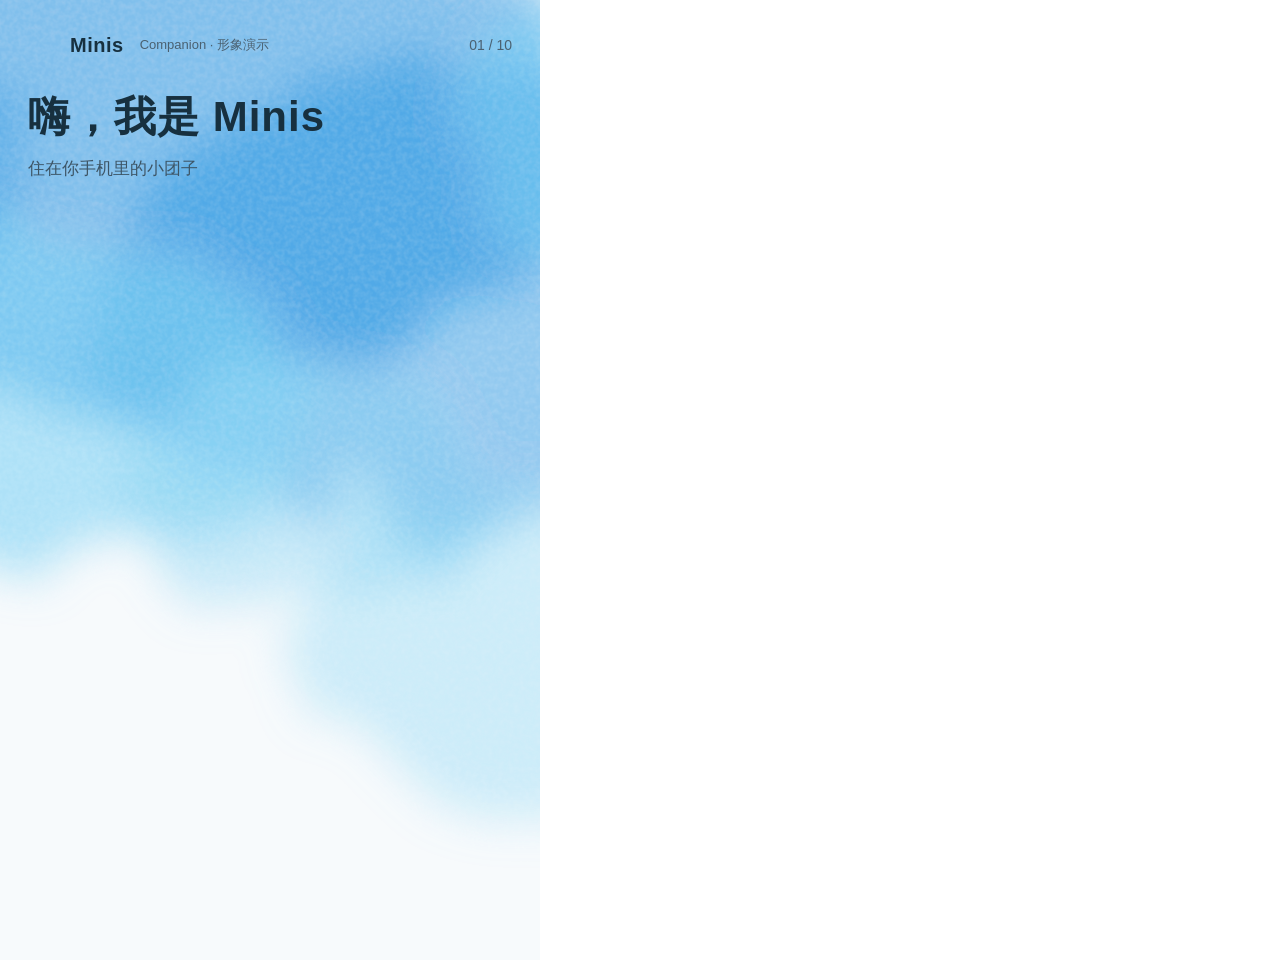
==== docs/design/companion/promo/promo.html @ 92c9f973 "docs(design): soft-vinyl Minis companion prototype and promo video pipeline Redraws the companion as" ====
<!doctype html>
<html lang="zh-CN">
<head>
<meta charset="utf-8">
<title>Minis Companion · 宣传片</title>
<!--
  竖屏宣传片（540×960 CSS px，按 2 倍渲染成 1080×1920）。
  形象、水彩底和动画引擎都来自 ../index.html：这里只负责分镜、字幕和手指。
  直接看：在 companion/ 目录起一个本地服务器打开 promo/promo.html。
  出视频：./build.sh（?render 模式下用虚拟时钟逐帧推进，并记录音效时间点）。
-->
<script>
  // 渲染模式：把时间换成虚拟时钟，必须在引擎加载前装好
  window.RENDER = location.search.includes('render');
  if (RENDER) {
    const V = { now: 0, timers: [], raf: [], id: 1 };
    window.__V = V;
    performance.now = () => V.now;
    window.setTimeout = (fn, ms = 0, ...args) => { const id = V.id++; V.timers.push({ id, at: V.now + ms, fn, args }); return id; };
    window.setInterval = (fn, ms, ...args) => { const id = V.id++; V.timers.push({ id, at: V.now + ms, fn, args, every: Math.max(1, ms) }); return id; };
    window.clearTimeout = window.clearInterval = (id) => { V.timers = V.timers.filter((t) => t.id !== id); };
    window.requestAnimationFrame = (fn) => { V.raf.push(fn); return 0; };
    // 可复现的随机数：同一份分镜，每次渲染都一模一样
    let seed = 20261012;
    Math.random = () => { seed = (seed * 1664525 + 1013904223) >>> 0; return seed / 4294967296; };
  }
</script>
<style>
  html, body { margin: 0; background: #fff; }
  body { width: 540px; height: 960px; overflow: hidden; display: block !important; }
  #frame {
    position: relative; width: 540px; height: 960px; overflow: hidden; background: #F7FAFC;
    font-family: -apple-system, "PingFang SC", "Helvetica Neue", sans-serif; color: #17303F;
  }
  #washHost { position: absolute; inset: 0; transform-origin: 50% 30%; }
  #washHost .wash { position: absolute; inset: 0; width: 100%; height: 100%; }

  #brand { position: absolute; top: 30px; left: 28px; right: 28px; display: flex; align-items: center; gap: 8px; }
  #brand svg { width: 34px; height: 28px; }
  #brand b { font-size: 20px; font-weight: 800; letter-spacing: .5px; }
  #brand span { font-size: 13px; color: #4A6070; margin-left: 8px; }
  #brand i { margin-left: auto; font-style: normal; font-size: 14px; color: #4A6070; font-variant-numeric: tabular-nums; }

  #titles { position: absolute; top: 92px; left: 28px; right: 28px; }
  #title { margin: 0; font-size: 42px; line-height: 1.18; font-weight: 800; letter-spacing: 1px; }
  #sub { margin: 14px 0 0; font-size: 17px; color: #3D5566; }

  #charHost { position: absolute; left: 0; right: 0; top: 300px; height: 540px; display: grid; justify-items: center; }
  #charHost #stageSvg { width: 500px; height: 500px; max-width: none; overflow: visible; margin-top: 40px; }
  #charHost .bubble { top: 52px; font-size: 15px; max-width: 78%; text-align: center; border: 0; box-shadow: 0 8px 28px rgba(30, 80, 120, .16); }

  .chips { position: absolute; left: 0; right: 0; bottom: 78px; display: flex; justify-content: center; gap: 10px; }
  .chip {
    padding: 9px 14px; border-radius: 999px; background: rgba(255,255,255,.78); font-size: 15px; color: #3D5566;
    box-shadow: 0 4px 14px rgba(30, 80, 120, .08); transition: none; display: flex; align-items: center; gap: 6px;
  }
  .chip.on { background: var(--accent); color: #fff; transform: scale(1.08); }
  .chip .dot { width: 12px; height: 12px; border-radius: 50%; }

  #finger {
    position: absolute; width: 46px; height: 46px; margin: -23px 0 0 -23px; border-radius: 50%;
    background: rgba(255,255,255,.55); border: 2.5px solid rgba(255,255,255,.95);
    box-shadow: 0 4px 16px rgba(20, 60, 90, .25); opacity: 0; pointer-events: none;
  }
  #ripple {
    position: absolute; width: 46px; height: 46px; margin: -23px 0 0 -23px; border-radius: 50%;
    border: 2.5px solid rgba(255,255,255,.9); opacity: 0; pointer-events: none;
  }

  #end { position: absolute; left: 0; right: 0; bottom: 92px; text-align: center; opacity: 0; }
  #end .name { font-size: 64px; font-weight: 900; letter-spacing: 2px; }
  #end .tag { font-size: 18px; color: #3D5566; margin-top: 6px; }
  #end .small { font-size: 12px; color: #6A7F8E; margin-top: 18px; letter-spacing: 1px; }
  #fade { position: absolute; inset: 0; background: #F7FAFC; opacity: 0; pointer-events: none; }

  /* 原型页面藏在画面外：引擎还需要它的控制面板元素 */
  #proto { position: absolute; left: -5000px; top: 0; width: 1000px; }
</style>
</head>
<body class="skin-milk">
<div id="frame">
  <div id="washHost"></div>
  <div id="brand">
    <svg viewBox="24 62 192 156"><use href="#char"/></svg><b>Minis</b><span>Companion · 形象演示</span><i id="counter"></i>
  </div>
  <div id="titles"><h1 id="title"></h1><p id="sub"></p></div>
  <div id="charHost"></div>
  <div class="chips" id="toolChips"></div>
  <div class="chips" id="skinChips"></div>
  <div id="end">
    <div class="name">Minis</div>
    <div class="tag">住在你手机里的小团子</div>
    <div class="small">MINIS COMPANION · 形象原型</div>
  </div>
  <div id="ripple"></div>
  <div id="finger"></div>
  <div id="fade"></div>
</div>
<div id="proto"></div>

<script>
(async () => {
  const $ = (id) => document.getElementById(id);
  const DURATION = 43;

  // ── 1. 加载原型，把形象搬进画面，再启动它的引擎 ──
  const html = await (await fetch('../index.html')).text();
  const doc = new DOMParser().parseFromString(html, 'text/html');
  const style = document.createElement('style');
  style.textContent = doc.querySelector('style').textContent;
  document.head.insertBefore(style, document.head.querySelector('style'));
  $('proto').innerHTML = doc.body.innerHTML.replace(/<script[\s\S]*?<\/script>/g, '');
  $('washHost').appendChild(document.querySelector('#proto .wash'));
  $('charHost').appendChild($('bubble'));
  $('charHost').appendChild($('stageSvg'));
  const engine = document.createElement('script');
  engine.textContent = doc.querySelector('body script').textContent;
  document.body.appendChild(engine);
  const M = window.minis;
  M.applySkin('milk');
  M.sim.happyUntil = 0;
  M.sim.waveUntil = 0;

  // ── 2. 分镜 ──
  const SCENES = [
    { t: 0.0,  title: '嗨，我是 Minis',     sub: '住在你手机里的小团子' },
    { t: 3.4,  title: '戳一戳',             sub: '它会开心地蹦起来' },
    { t: 7.0,  title: '摸摸头',             sub: '耳朵抖一抖，爱心冒出来' },
    { t: 10.6, title: '你说，它在听',        sub: '耳朵竖起来，跟着你的声音动' },
    { t: 14.0, title: '让它想一想',          sub: '小星星转起来了' },
    { t: 17.0, title: '帮你查，帮你做',      sub: '手里拿的，就是它正在用的工具' },
    { t: 23.0, title: '再讲给你听',          sub: '嘴巴跟着声音一张一合' },
    { t: 28.2, title: '搞定！',             sub: '每做完一件事，都值得庆祝' },
    { t: 30.6, title: '陪得越久，惊喜越多',   sub: '亲密度涨了，就能换新皮肤' },
    { t: 35.0, title: '累了就睡一会儿',       sub: '轻轻一点，它就醒啦' },
    { t: 38.6, title: '', sub: '', end: true },
  ];
  const TOOLS = [[4, '🔍 搜索'], [1, '🌐 网页'], [2, '⌨️ 命令'], [3, '📄 文件']];
  const SKINS = [['milk', '牛奶', '#7DD0F3'], ['mint', '薄荷', '#6FD9B2'], ['peach', '蜜桃', '#FFB28C'], ['night', '星夜', '#8E80E3']];
  $('toolChips').innerHTML = TOOLS.map(([id, n]) => `<div class="chip" data-tool="${id}">${n}</div>`).join('');
  $('skinChips').innerHTML = SKINS.map(([id, n, c]) => `<div class="chip" data-skin="${id}"><span class="dot" style="background:${c}"></span>${n}</div>`).join('');

  // 音效时间点：渲染脚本读出去合成声音
  const cues = window.__cues = [];
  const cue = (type, extra = {}) => cues.push({ t: +now.toFixed(3), type, ...extra });

  // 手指：轻点 / 抚摸，坐标用角色的 SVG 坐标（240×240）
  const svgPt = (x, y) => {
    const r = $('stageSvg').getBoundingClientRect();
    return [r.left + (x / 240) * r.width, r.top + (y / 240) * r.height];
  };
  const TAPS = [[3.9, 146, 112], [4.7, 100, 122], [5.5, 150, 138], [37.4, 122, 120]];
  const PET = { from: 7.3, to: 9.9 };

  // 按时间触发的动作（每个只触发一次）
  const tool = (id) => () => { M.setState('working', { tool: id }); cue('tool', { tool: id }); };
  const skin = (id, i) => () => { M.applySkin(id); M.burstStars(10); M.hop(150); cue('skin', { i }); };
  const ACTIONS = [
    [0.6,  () => { M.sim.hopY = -660; M.sim.hopV = 0; cue('drop'); }],
    ...TAPS.map(([t]) => [t, () => { const sleeping = M.inputs.state === 7; M.tap(); cue(sleeping ? 'wake' : 'tap'); }]),
    ...Array.from({ length: 11 }, (_, i) => [PET.from + 0.15 + i * 0.22, () => { M.pet(performance.now()); cue('pet', { i }); }]),
    [10.6, () => { M.setState('listening'); cue('listen'); }],
    [14.0, () => { M.setState('thinking'); cue('think'); }],
    [17.0, tool(4)], [18.5, tool(1)], [20.0, tool(2)], [21.5, tool(3)],
    [23.0, () => { M.setState('speaking', { caption: '查好啦：明天杭州多云，18–24°C，下午可能有阵雨，记得带伞 ☂️' }); cue('speak', { simT: M.sim.t }); }],
    [28.2, () => { M.setState('done'); cue('done'); }],
    [31.0, skin('mint', 1)], [32.0, skin('peach', 2)], [33.0, skin('night', 3)], [34.0, skin('milk', 0)],
    [35.0, () => { M.setState('sleeping'); cue('sleep'); }],
    [38.9, () => { M.sim.waveUntil = performance.now() + 3200; M.sim.happyUntil = performance.now() + 3200; M.hop(200); cue('end'); }],
  ].sort((a, b) => a[0] - b[0]);
  let next = 0, now = 0, sceneIdx = -1, wasAir = false, peak = 0;

  const clamp = (v, a = 0, b = 1) => Math.max(a, Math.min(b, v));
  const smooth = (a, b, v) => { const x = clamp((v - a) / (b - a)); return x * x * (3 - 2 * x); };

  function update(t) {
    now = t;
    while (next < ACTIONS.length && ACTIONS[next][0] <= t) ACTIONS[next++][1]();

    // 落地检测：所有跳跃落地都配一个“啵嘤”，力度看跳了多高
    const air = M.sim.hopY < 0;
    if (air) peak = Math.min(peak, M.sim.hopY);
    if (wasAir && !air) { cue('land', { h: Math.round(-peak) }); peak = 0; }
    wasAir = air;
    // 从天上掉下来的时候先藏起影子
    $('shadow').style.opacity = clamp(1 + M.sim.hopY / 160);

    // 水彩晕开
    const bloom = smooth(0, 1.4, t);
    $('washHost').style.opacity = bloom;
    $('washHost').style.transform = `scale(${(1.25 - 0.25 * bloom).toFixed(4)})`;

    // 字幕
    let si = 0;
    SCENES.forEach((s, i) => { if (t >= s.t) si = i; });
    const sc = SCENES[si], nextT = SCENES[si + 1]?.t ?? DURATION;
    if (si !== sceneIdx) { sceneIdx = si; $('title').textContent = sc.title; $('sub').textContent = sc.sub; }
    const local = t - sc.t;
    const show = smooth(0.05, 0.45, local) * (1 - smooth(nextT - sc.t - 0.3, nextT - sc.t, local));
    $('titles').style.opacity = sc.end ? 0 : show;
    $('titles').style.transform = `translateY(${((1 - smooth(0.05, 0.5, local)) * 14).toFixed(2)}px)`;
    $('counter').textContent = sc.end ? '' : `${String(si + 1).padStart(2, '0')} / ${String(SCENES.length - 1).padStart(2, '0')}`;

    // 工具 / 皮肤 小标签
    const toolsOn = t >= 16.9 && t < 23.0, skinsOn = t >= 30.7 && t < 35.0;
    $('toolChips').style.opacity = smooth(16.9, 17.2, t) * (1 - smooth(22.7, 23.0, t));
    $('skinChips').style.opacity = smooth(30.7, 31.0, t) * (1 - smooth(34.7, 35.0, t));
    document.querySelectorAll('#toolChips .chip').forEach((c) => c.classList.toggle('on', toolsOn && Number(c.dataset.tool) === M.inputs.tool));
    const curSkin = [...document.body.classList].find((c) => c.startsWith('skin-'))?.slice(5);
    document.querySelectorAll('#skinChips .chip').forEach((c) => c.classList.toggle('on', skinsOn && t >= 31 && c.dataset.skin === curSkin));

    // 手指
    let fx = null, fy = null, fo = 0, press = 0, ripple = null;
    for (const [tt, x, y] of TAPS) {
      if (t > tt - 0.45 && t < tt + 0.45) {
        [fx, fy] = svgPt(x, y);
        fy += (1 - smooth(tt - 0.45, tt - 0.05, t)) * 30;
        fo = smooth(tt - 0.45, tt - 0.2, t) * (1 - smooth(tt + 0.2, tt + 0.45, t));
        press = 1 - Math.abs(t - tt) / 0.12;
      }
      if (t >= tt && t < tt + 0.55) ripple = { at: svgPt(x, y), k: (t - tt) / 0.55 };
    }
    if (t > PET.from - 0.3 && t < PET.to + 0.3) {
      const k = clamp((t - PET.from) / (PET.to - PET.from));
      [fx, fy] = svgPt(120 + Math.sin(k * Math.PI * 4) * 34, 96 + Math.cos(k * Math.PI * 8) * 4);
      fo = smooth(PET.from - 0.3, PET.from, t) * (1 - smooth(PET.to, PET.to + 0.3, t));
      press = 0.5;
    }
    const finger = $('finger');
    finger.style.opacity = fo.toFixed(3);
    if (fx != null) finger.style.transform = `translate(${fx.toFixed(1)}px, ${fy.toFixed(1)}px) scale(${(1 - clamp(press) * 0.18).toFixed(3)})`;
    const rp = $('ripple');
    if (ripple) {
      rp.style.opacity = (1 - ripple.k).toFixed(3);
      rp.style.transform = `translate(${ripple.at[0].toFixed(1)}px, ${ripple.at[1].toFixed(1)}px) scale(${(1 + ripple.k * 1.8).toFixed(3)})`;
    } else rp.style.opacity = 0;

    // 眼睛跟着手指看
    const r = $('stageSvg').getBoundingClientRect();
    if (fo > 0.1 && fx != null) {
      M.pointer.x = clamp((fx - (r.left + r.width / 2)) / 160, -1, 1);
      M.pointer.y = clamp((fy - (r.top + r.height * 0.58)) / 160, -1, 1);
    } else { M.pointer.x *= 0.9; M.pointer.y *= 0.9; }

    // 片尾：团子往上让一让，给名字留位置
    $('charHost').style.transform = `translateY(${(-smooth(38.5, 39.3, t) * 150).toFixed(2)}px)`;
    $('end').style.opacity = smooth(38.7, 39.3, t);
    $('end').style.transform = `translateY(${((1 - smooth(38.7, 39.4, t)) * 18).toFixed(2)}px)`;
    $('fade').style.opacity = smooth(DURATION - 0.6, DURATION, t);
  }

  // ── 3. 驱动 ──
  if (RENDER) {
    const V = window.__V;
    const starts = new WeakMap();
    // CSS 动画 / 过渡也跟着虚拟时钟走
    const syncCss = () => {
      for (const a of document.getAnimations()) {
        if (!starts.has(a)) starts.set(a, V.now - (a.currentTime || 0));
        a.pause();
        a.currentTime = V.now - starts.get(a);
      }
    };
    window.__step = (ms) => {
      const target = V.now + ms;
      for (;;) {
        const due = V.timers.filter((x) => x.at <= target).sort((a, b) => a.at - b.at)[0];
        if (!due) break;
        V.now = due.at;
        if (due.every) due.at += due.every; else V.timers = V.timers.filter((x) => x !== due);
        due.fn(...(due.args || []));
      }
      V.now = target;
      const cbs = V.raf; V.raf = [];
      cbs.forEach((f) => f(V.now));
      update(V.now / 1000);
      syncCss();
    };
    window.__duration = DURATION;
    window.__ready = true;
  } else {
    const t0 = performance.now();
    const loop = (ts) => {
      update(Math.min(DURATION, (ts - t0) / 1000));
      requestAnimationFrame(loop);
    };
    requestAnimationFrame(loop);
  }
})();
</script>
</body>
</html>
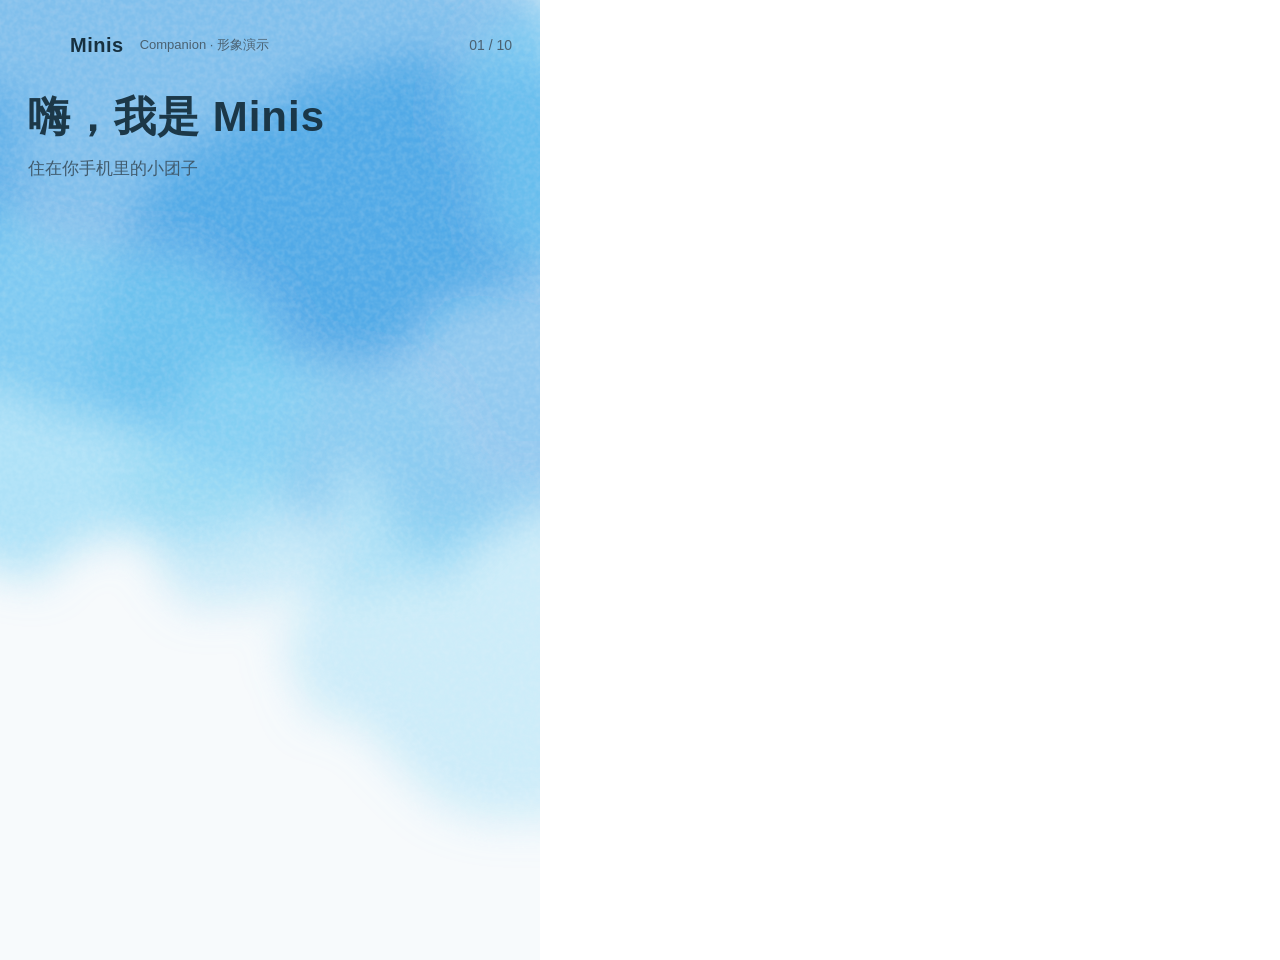
==== commit 30a4b86f: "docs(today): promo videos for Today, on a shared render pipeline Three short films for the Today tab" ====
--- a/docs/design/companion/promo/promo.html
+++ b/docs/design/companion/promo/promo.html
@@ -9,22 +9,7 @@
   直接看：在 companion/ 目录起一个本地服务器打开 promo/promo.html。
   出视频：./build.sh（?render 模式下用虚拟时钟逐帧推进，并记录音效时间点）。
 -->
-<script>
-  // 渲染模式：把时间换成虚拟时钟，必须在引擎加载前装好
-  window.RENDER = location.search.includes('render');
-  if (RENDER) {
-    const V = { now: 0, timers: [], raf: [], id: 1 };
-    window.__V = V;
-    performance.now = () => V.now;
-    window.setTimeout = (fn, ms = 0, ...args) => { const id = V.id++; V.timers.push({ id, at: V.now + ms, fn, args }); return id; };
-    window.setInterval = (fn, ms, ...args) => { const id = V.id++; V.timers.push({ id, at: V.now + ms, fn, args, every: Math.max(1, ms) }); return id; };
-    window.clearTimeout = window.clearInterval = (id) => { V.timers = V.timers.filter((t) => t.id !== id); };
-    window.requestAnimationFrame = (fn) => { V.raf.push(fn); return 0; };
-    // 可复现的随机数：同一份分镜，每次渲染都一模一样
-    let seed = 20261012;
-    Math.random = () => { seed = (seed * 1664525 + 1013904223) >>> 0; return seed / 4294967296; };
-  }
-</script>
+<script src="clock.js"></script>
 <style>
   html, body { margin: 0; background: #fff; }
   body { width: 540px; height: 960px; overflow: hidden; display: block !important; }
@@ -250,42 +235,7 @@
   }
 
   // ── 3. 驱动 ──
-  if (RENDER) {
-    const V = window.__V;
-    const starts = new WeakMap();
-    // CSS 动画 / 过渡也跟着虚拟时钟走
-    const syncCss = () => {
-      for (const a of document.getAnimations()) {
-        if (!starts.has(a)) starts.set(a, V.now - (a.currentTime || 0));
-        a.pause();
-        a.currentTime = V.now - starts.get(a);
-      }
-    };
-    window.__step = (ms) => {
-      const target = V.now + ms;
-      for (;;) {
-        const due = V.timers.filter((x) => x.at <= target).sort((a, b) => a.at - b.at)[0];
-        if (!due) break;
-        V.now = due.at;
-        if (due.every) due.at += due.every; else V.timers = V.timers.filter((x) => x !== due);
-        due.fn(...(due.args || []));
-      }
-      V.now = target;
-      const cbs = V.raf; V.raf = [];
-      cbs.forEach((f) => f(V.now));
-      update(V.now / 1000);
-      syncCss();
-    };
-    window.__duration = DURATION;
-    window.__ready = true;
-  } else {
-    const t0 = performance.now();
-    const loop = (ts) => {
-      update(Math.min(DURATION, (ts - t0) / 1000));
-      requestAnimationFrame(loop);
-    };
-    requestAnimationFrame(loop);
-  }
+  promoRun(update, DURATION);
 })();
 </script>
 </body>
